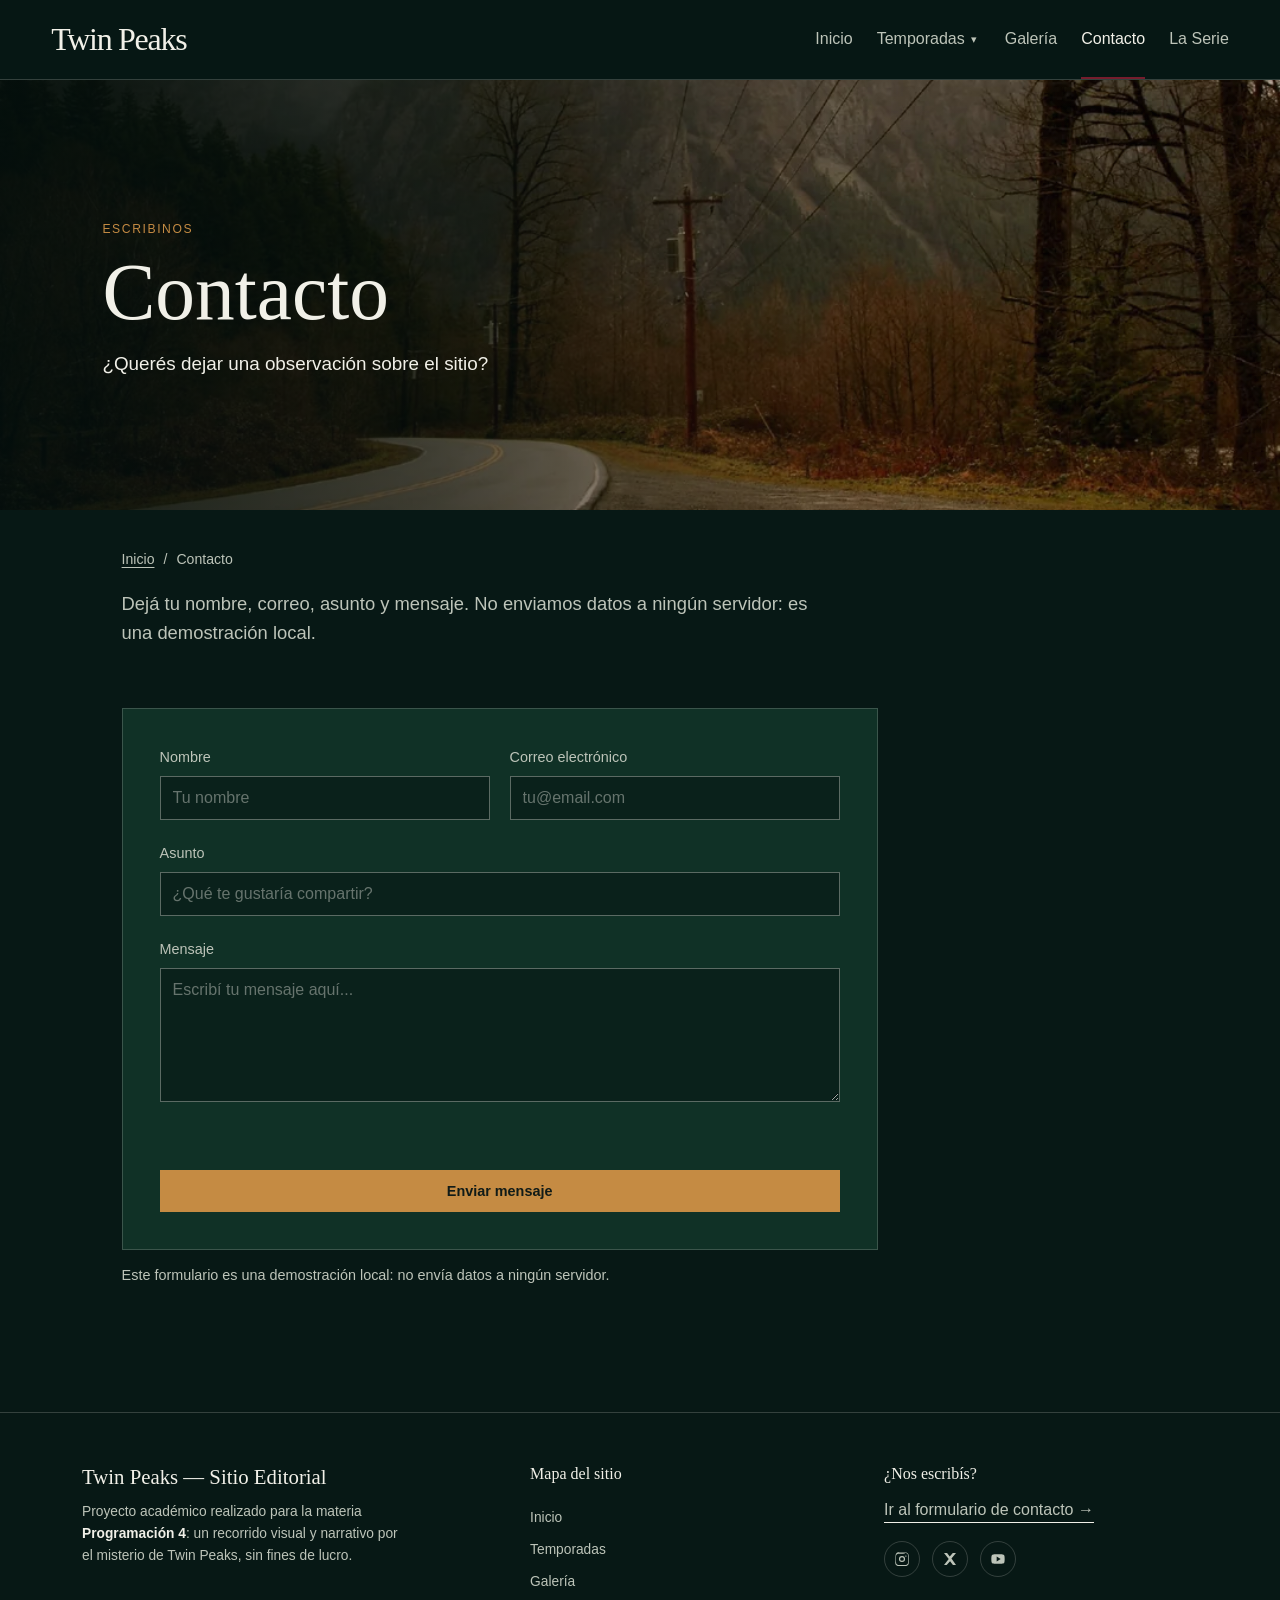
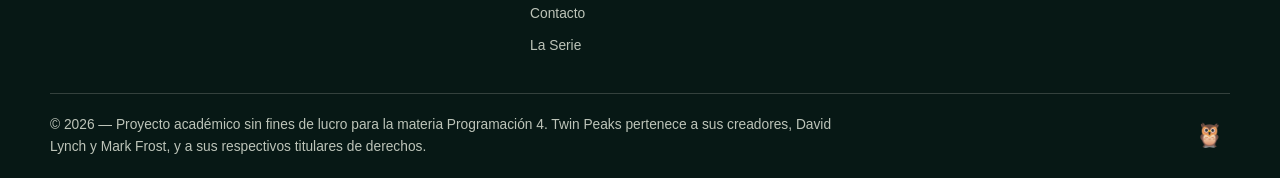
==== contacto.html @ b80cd23e "Initial commit: Twin Peaks site iteración 1 - menú desplegable, nuevas páginas de temporadas y La Se" ====
<!doctype html>
<html lang="es">
<head>
  <meta charset="utf-8"><meta name="viewport" content="width=device-width, initial-scale=1">
  <title>Twin Peaks — Contacto</title><meta name="description" content="Dejá un mensaje u observación sobre este sitio de Twin Peaks.">
  <link rel="stylesheet" href="css/styles.css">
</head>
<body>
  <header class="site-header"><a class="brand" href="index.html">Twin Peaks</a><nav aria-label="Navegación principal">
    <a href="index.html">Inicio</a>
    <div class="nav-item has-submenu"><a href="temporadas.html">Temporadas</a><button class="nav-toggle" type="button" aria-expanded="false" aria-label="Mostrar submenú de Temporadas"><span class="nav-caret" aria-hidden="true">▾</span></button>
      <ul class="nav-submenu"><li><a href="temporada-1.html">Temporada 1</a></li><li><a href="temporada-2.html">Temporada 2</a></li><li><a href="temporada-3.html">Temporada 3: El Retorno</a></li></ul>
    </div>
    <a href="galeria.html">Galería</a><a href="contacto.html" class="active" aria-current="page">Contacto</a><a href="sobre-la-serie.html">La Serie</a>
  </nav></header>
  <main>
    <section class="hero hero-page" style="background:url(assets/images/locaciones/road.webp) center/cover no-repeat;"><div class="hero-shade"></div><div class="hero-content"><p class="eyebrow">Escribinos</p><h1>Contacto</h1><p>¿Querés dejar una observación sobre el sitio?</p></div></section>

    <section class="wrap page contact">
      <nav class="breadcrumb" aria-label="Migas de pan"><a href="index.html">Inicio</a><span>/</span><span aria-current="page">Contacto</span></nav>
      <h2 style="display:none">Formulario de contacto</h2>
      <p class="lead">Dejá tu nombre, correo, asunto y mensaje. No enviamos datos a ningún servidor: es una demostración local.</p>
      <form id="contact-form" novalidate>
        <div class="form-row">
          <label>Nombre<input name="name" placeholder="Tu nombre" required autocomplete="name"></label>
          <label>Correo electrónico<input name="email" type="email" placeholder="tu@email.com" required autocomplete="email"></label>
        </div>
        <label>Asunto<input name="subject" placeholder="¿Qué te gustaría compartir?" required></label>
        <label>Mensaje<textarea name="message" rows="6" placeholder="Escribí tu mensaje aquí..." required></textarea></label>
        <p class="form-status" role="status" aria-live="polite"></p>
        <button class="button" type="submit">Enviar mensaje</button>
      </form>
      <p class="contact-note">Este formulario es una demostración local: no envía datos a ningún servidor.</p>
    </section>
  </main>
  <footer class="site-footer">
    <div class="wrap footer-grid">
      <div class="footer-about"><p class="footer-title">Twin Peaks — Sitio Editorial</p><p>Proyecto académico realizado para la materia <strong>Programación 4</strong>: un recorrido visual y narrativo por el misterio de Twin Peaks, sin fines de lucro.</p></div>
      <nav class="footer-sitemap" aria-label="Mapa del sitio"><p class="footer-heading">Mapa del sitio</p><a href="index.html">Inicio</a><a href="temporadas.html">Temporadas</a><a href="galeria.html">Galería</a><a href="contacto.html">Contacto</a><a href="sobre-la-serie.html">La Serie</a></nav>
      <div class="footer-contact"><p class="footer-heading">¿Nos escribís?</p><a class="text-link" href="contacto.html">Ir al formulario de contacto <span aria-hidden="true">→</span></a><div class="social-icons">
        <a href="#" class="social-icon" aria-label="Instagram"><svg viewBox="0 0 24 24"><path d="M12 2.2c3.2 0 3.58.01 4.85.07 1.17.06 1.97.24 2.43.42.6.24 1.03.52 1.48.97.45.45.73.88.97 1.48.18.46.36 1.26.42 2.43.06 1.27.07 1.65.07 4.85s-.01 3.58-.07 4.85c-.06 1.17-.24 1.97-.42 2.43-.24.6-.52 1.03-.97 1.48-.45.45-.88.73-1.48.97-.46.18-1.26.36-2.43.42-1.27.06-1.65.07-4.85.07s-3.58-.01-4.85-.07c-1.17-.06-1.97-.24-2.43-.42-.6-.24-1.03-.52-1.48-.97-.45-.45-.73-.88-.97-1.48-.18-.46-.36-1.26-.42-2.43C2.21 15.58 2.2 15.2 2.2 12s.01-3.58.07-4.85c.06-1.17.24-1.97.42-2.43.24-.6.52-1.03.97-1.48.45-.45.88-.73 1.48-.97.46-.18 1.26-.36 2.43-.42C8.42 2.21 8.8 2.2 12 2.2zm0 1.8c-3.14 0-3.5.01-4.74.07-1.02.05-1.57.21-1.94.36-.49.19-.84.42-1.2.79-.37.36-.6.71-.79 1.2-.15.37-.31.92-.36 1.94C3.01 8.5 3 8.86 3 12s.01 3.5.07 4.74c.05 1.02.21 1.57.36 1.94.19.49.42.84.79 1.2.36.37.71.6 1.2.79.37.15.92.31 1.94.36 1.24.06 1.6.07 4.74.07s3.5-.01 4.74-.07c1.02-.05 1.57-.21 1.94-.36.49-.19.84-.42 1.2-.79.37-.36.6-.71.79-1.2.15-.37.31-.92.36-1.94.06-1.24.07-1.6.07-4.74s-.01-3.5-.07-4.74c-.05-1.02-.21-1.57-.36-1.94-.19-.49-.42-.84-.79-1.2-.36-.37-.71-.6-1.2-.79-.37-.15-.92-.31-1.94-.36C15.5 4.01 15.14 4 12 4zm0 3.4a4.6 4.6 0 110 9.2 4.6 4.6 0 010-9.2zm0 1.8a2.8 2.8 0 100 5.6 2.8 2.8 0 000-5.6zm5.85-2.6a1.08 1.08 0 110 2.16 1.08 1.08 0 010-2.16z"/></svg></a>
        <a href="#" class="social-icon" aria-label="X"><svg viewBox="0 0 24 24"><path d="M3 3h4.6l4 5.4L16.2 3H21l-6.8 8.4L21 21h-4.6l-4.3-5.8L7 21H3l7.1-8.9L3 3z"/></svg></a>
        <a href="#" class="social-icon" aria-label="YouTube"><svg viewBox="0 0 24 24"><path d="M22 12s0-3.2-.4-4.7a3 3 0 00-2.1-2.1C17.9 4.8 12 4.8 12 4.8s-5.9 0-7.5.4A3 3 0 002.4 7.3C2 8.8 2 12 2 12s0 3.2.4 4.7a3 3 0 002.1 2.1c1.6.4 7.5.4 7.5.4s5.9 0 7.5-.4a3 3 0 002.1-2.1C22 15.2 22 12 22 12zm-12 3.6V8.4l6 3.6-6 3.6z"/></svg></a>
      </div></div>
    </div>
    <div class="wrap footer-bottom"><p>© 2026 — Proyecto académico sin fines de lucro para la materia Programación 4. Twin Peaks pertenece a sus creadores, David Lynch y Mark Frost, y a sus respectivos titulares de derechos.</p><button class="owl-button" type="button" aria-label="Activar una señal oculta">🦉</button></div>
  </footer>
  <div class="owl-message" role="status" aria-live="polite"></div>
  <button class="totop-button" type="button" aria-label="Volver arriba">🌲</button>
  <script src="js/main.js"></script>
</body></html>
---- css/styles.css ----
:root{--night:#071815;--pine:#103126;--mist:#f1f0e8;--muted:#bdc4b9;--cherry:#761d2d;--amber:#c58b43;--line:rgba(241,240,232,.19);--serif:Georgia,'Times New Roman',serif;--sans:Arial,Helvetica,sans-serif}
*{box-sizing:border-box}
html{scroll-behavior:smooth}
body{margin:0;background:var(--night);color:var(--mist);font:16px/1.6 var(--sans)}
body.red-room{--night:#160d12;--pine:#31121d;background:#160d12}
a{color:inherit;text-decoration:none}
img{display:block;width:100%;object-fit:cover}
strong{color:var(--mist);font-weight:700}

/* header + nav + dropdown */
.site-header{height:80px;padding:0 max(4vw,32px);display:flex;align-items:center;justify-content:space-between;border-bottom:1px solid var(--line);background:rgba(7,24,21,.94);position:sticky;top:0;z-index:15}
.brand,h1,h2,h3{font-family:var(--serif);font-weight:400}
.brand{font-size:2rem;letter-spacing:-.04em}
.site-header nav{display:flex;gap:24px;height:100%;align-items:center}
.site-header nav>a{height:100%;display:flex;align-items:center;color:var(--muted);border-bottom:2px solid transparent}
.site-header nav>a:hover,.site-header nav>a.active{color:var(--mist);border-color:var(--cherry)}
.nav-item{position:relative;height:100%;display:flex;align-items:center}
.nav-item>a{height:100%;display:flex;align-items:center;color:var(--muted);border-bottom:2px solid transparent}
.nav-item>a:hover,.nav-item>a.active{color:var(--mist);border-color:var(--cherry)}
.nav-toggle{border:0;background:transparent;color:var(--muted);cursor:pointer;height:100%;display:flex;align-items:center;padding:0 4px;font:inherit}
.nav-toggle:hover{color:var(--mist)}
.nav-caret{display:inline-block;margin-left:2px;font-size:.7rem;transition:transform .25s}
.nav-toggle[aria-expanded="true"] .nav-caret{transform:rotate(180deg)}
.nav-submenu{position:absolute;top:100%;left:0;min-width:230px;background:var(--pine);border:1px solid var(--line);border-top:2px solid var(--cherry);padding:8px;display:none;flex-direction:column;gap:2px;z-index:5;box-shadow:0 18px 40px rgba(0,0,0,.45)}
.nav-toggle[aria-expanded="true"]+.nav-submenu{display:flex}
.nav-submenu a{padding:10px 12px;color:var(--muted);display:block}
.nav-submenu a:hover,.nav-submenu a.active{background:rgba(241,240,232,.06);color:var(--mist)}
a:focus-visible,button:focus-visible,input:focus-visible,textarea:focus-visible{outline:2px solid var(--amber);outline-offset:4px}

/* hero */
.hero{height:650px;position:relative;isolation:isolate}
.hero-page{height:430px}
.hero>img,.hero-shade{position:absolute;inset:0;width:100%;height:100%}
.hero>img{object-position:center}
.hero-shade{background:linear-gradient(90deg,rgba(3,15,13,.88) 0%,rgba(3,15,13,.64) 34%,rgba(3,15,13,.12) 70%);z-index:1}
.hero-content{position:absolute;z-index:2;left:max(8vw,60px);top:50%;max-width:510px;transform:translateY(-48%)}
.eyebrow,.year{color:var(--amber);font-size:.76rem;letter-spacing:.13em;text-transform:uppercase}
.hero h1{font-size:clamp(4.8rem,9vw,8rem);line-height:.88;margin:20px 0 28px}
.hero-page h1{font-size:clamp(3.1rem,6.2vw,5.2rem);margin:18px 0 22px}
.hero p:not(.eyebrow){font-size:1.18rem;max-width:460px;margin:0 0 10px}
.actions{display:flex;gap:14px;margin-top:34px}
.button{border:1px solid var(--amber);background:var(--amber);padding:12px 20px;color:#111b17;font:600 .9rem var(--sans);cursor:pointer;transition:.2s}
.button:hover{background:#dfa55c;transform:translateY(-1px)}
.button-quiet{background:transparent;color:var(--mist);border-color:rgba(241,240,232,.55)}
.button-quiet:hover{background:rgba(241,240,232,.08)}

.wrap{max-width:1180px;margin:auto;padding-left:32px;padding-right:32px}

/* generic scroll-reveal */
.reveal{opacity:0;transform:translateY(24px);transition:opacity .6s ease,transform .6s ease}
.reveal.reveal-visible{opacity:1;transform:none}

.intro{padding-top:100px;padding-bottom:95px}
.intro h2,.section-heading h2,.lynch h2,.closing h2{font-size:3rem;line-height:1.15;margin:0 0 30px}
.split-copy{max-width:940px;display:grid;grid-template-columns:1fr 1fr;gap:75px;font-size:1.08rem}
.split-copy p{margin:0 0 18px}
.section-heading{display:flex;justify-content:space-between;align-items:end;margin-bottom:38px}
.section-heading p{color:var(--muted);margin:0}

.people{padding-bottom:110px}
.portrait-grid{display:grid;grid-template-columns:repeat(3,1fr);gap:40px 24px}
.portrait img{height:315px;filter:saturate(.68) brightness(.94);transition:filter .35s ease,transform .35s ease}
.portrait:hover img{filter:saturate(1.5) brightness(1.12);transform:scale(1.06)}
h3{font-size:1.55rem;margin:14px 0 2px}
.portrait p,.place-grid p{color:var(--muted);margin:0}

.places{padding:95px 0;background:var(--pine)}
.place-grid{display:grid;grid-template-columns:repeat(4,1fr);gap:22px}
.place-grid img{height:240px}
.map-block{display:grid;grid-template-columns:1.3fr 1fr;gap:40px;margin-top:56px;align-items:start}
.map-block iframe{width:100%;height:340px;border:1px solid var(--line)}
.map-copy p{margin:0 0 16px;color:var(--mist)}

.lynch{padding-top:95px;padding-bottom:95px;max-width:900px;margin-left:max(7vw,0px)}
.lynch p{font-size:1.16rem;margin:0 0 16px}
.lynch .text-link{display:inline-block;margin-top:6px}

.closing{padding:80px 0;background:var(--cherry)}
.closing h2{margin-bottom:16px}
.text-link{border-bottom:1px solid var(--mist);font-size:1.1rem}

/* footer */
.site-footer{border-top:1px solid var(--line);color:var(--muted);font-size:.86rem;padding-top:52px}
.footer-grid{display:grid;grid-template-columns:1.3fr 1fr 1fr;gap:40px;padding-bottom:36px}
.footer-heading{color:var(--mist);font:400 1rem var(--serif);margin:0 0 14px}
.footer-title{color:var(--mist);font:400 1.3rem var(--serif);margin:0 0 12px}
.footer-about p:last-child{margin:0;max-width:320px}
.footer-sitemap{display:flex;flex-direction:column;gap:10px}
.footer-sitemap a:hover{color:var(--mist)}
.footer-contact .text-link{display:inline-block;margin-bottom:18px;font-size:1rem}
.social-icons{display:flex;gap:12px}
.social-icon{width:36px;height:36px;border:1px solid var(--line);border-radius:50%;display:flex;align-items:center;justify-content:center;color:var(--muted)}
.social-icon:hover{color:var(--mist);border-color:var(--amber)}
.social-icon svg{width:16px;height:16px;fill:currentColor}
.footer-bottom{display:flex;align-items:center;justify-content:space-between;gap:20px;border-top:1px solid var(--line);padding:20px 0}
.footer-bottom p{margin:0;max-width:820px}
.owl-button{border:0;background:transparent;color:var(--mist);font-size:1.45rem;cursor:pointer}
.owl-message{position:fixed;z-index:12;left:50%;bottom:28px;transform:translate(-50%,100px);opacity:0;background:var(--cherry);padding:12px 19px;transition:.4s;box-shadow:0 10px 30px #000}
.owl-message.visible{transform:translate(-50%,0);opacity:1}
.totop-button{position:fixed;z-index:12;right:28px;bottom:28px;width:52px;height:52px;border-radius:50%;border:1px solid var(--line);background:var(--pine);color:var(--mist);font-size:1.3rem;cursor:pointer;opacity:0;transform:translateY(12px);pointer-events:none;transition:.3s;box-shadow:0 10px 24px rgba(0,0,0,.4)}
.totop-button.visible{opacity:1;transform:none;pointer-events:auto}
.totop-button:hover{border-color:var(--amber)}

/* subpages */
.page{padding-top:38px;padding-bottom:110px}
.breadcrumb{display:flex;gap:9px;color:var(--muted);font-size:.88rem;margin-bottom:6px}
.breadcrumb a{text-decoration:underline;text-underline-offset:3px}
.lead{max-width:690px;font-size:1.15rem;color:var(--muted);margin-bottom:60px}

.table-scroll{overflow-x:auto;margin-bottom:70px}
.season-table{width:100%;border-collapse:collapse}
.season-table caption{text-align:left;color:var(--muted);margin-bottom:14px;font-size:.9rem}
.season-table th,.season-table td{border-bottom:1px solid var(--line);padding:14px 16px;text-align:left;white-space:nowrap}
.season-table th{color:var(--amber);font:600 .78rem var(--sans);text-transform:uppercase;letter-spacing:.08em}
.season-table td{font-size:1rem}

.season{display:grid;grid-template-columns:1.2fr 1fr;gap:68px;align-items:center;padding:58px 0;border-top:1px solid var(--line)}
.season>img{height:475px}
.season-one>img{height:570px}
.season h2{font-size:3rem;line-height:1.12;margin:6px 0 22px}
.season p{margin:0 0 16px}
.season dl{display:flex;gap:42px;margin:30px 0 0}
.season dt{color:var(--amber);font-size:.75rem;text-transform:uppercase;letter-spacing:.1em}
.season dd{margin:2px 0 0}
.season .text-link{display:inline-block;margin-top:16px}
.season-return{position:relative;background:linear-gradient(90deg,rgba(118,29,45,.3),transparent);padding:68px 38px;margin:35px -38px 0;overflow:hidden}
.season-return img{transition:filter 2s}
.season-return.awakened img{filter:brightness(.56)}
.return-whisper{position:absolute;bottom:36px;right:50px;margin:0;color:var(--mist);font:italic 1.35rem var(--serif);opacity:0;transition:opacity 2.4s}
.season-return.awakened .return-whisper{opacity:.92}

.season-nav{display:flex;justify-content:space-between;align-items:center;gap:20px;margin-bottom:28px}
.episode-list{list-style:none;margin:0 0 60px;padding:0;display:grid;gap:0}
.episode-list li{padding:24px 0;border-top:1px solid var(--line)}
.episode-list h3{margin:0 0 8px;font-size:1.35rem}
.episode-list .ep-number{color:var(--amber);font-size:.78rem;letter-spacing:.1em;text-transform:uppercase;display:block;margin-bottom:6px}
.episode-list p{margin:0;color:var(--muted);max-width:760px}

.production-grid{display:grid;grid-template-columns:1fr 1fr;gap:40px;margin-bottom:24px}
.production-grid p{margin:0 0 16px}
.fact-list{display:grid;gap:16px;padding:0;margin:0 0 60px;list-style:none}
.fact-list li{padding:18px 20px;background:var(--pine);border:1px solid var(--line)}
.fact-list strong{display:block;color:var(--amber);font-size:.78rem;text-transform:uppercase;letter-spacing:.08em;margin-bottom:6px}

/* gallery */
.filters{display:flex;gap:10px;margin:-24px 0 37px;flex-wrap:wrap}
.filter{background:transparent;border:1px solid var(--line);color:var(--mist);padding:8px 14px;cursor:pointer;transition:.2s}
.filter.active,.filter:hover{background:var(--cherry);border-color:var(--cherry)}
.gallery-grid{display:grid;grid-template-columns:repeat(4,1fr);grid-auto-rows:190px;grid-auto-flow:dense;gap:15px}
.gallery-item{position:relative;border:0;padding:0;overflow:hidden;background:linear-gradient(100deg,#0d2822 0%,#1a4235 30%,#0d2822 60%);background-size:250% 100%;animation:shimmer 1.6s infinite linear;cursor:pointer}
.gallery-item.loaded{animation:none;background:#000}
.gallery-item img{height:100%;opacity:0;transition:transform .4s,opacity .3s}
.gallery-item.loaded img{opacity:1}
.gallery-item:hover img{transform:scale(1.05)}
.gallery-item.loaded:hover img{opacity:.82}
.gallery-item.wide{grid-column:span 2}
.gallery-item.tall{grid-row:span 2}
.gallery-item.hidden{display:none}
@keyframes shimmer{0%{background-position:200% 0}100%{background-position:-50% 0}}

.modal{position:fixed;z-index:20;inset:0;background:rgba(0,0,0,.89);display:none;align-items:center;justify-content:center;padding:50px}
.modal.open{display:flex}
.modal figure{margin:0;max-width:min(1000px,90vw);max-height:90vh;position:relative}
.modal img{max-height:76vh;width:auto;max-width:100%;object-fit:contain}
.modal figcaption{padding:13px 3px;color:var(--mist);display:flex;justify-content:space-between;gap:20px}
.modal-counter{color:var(--muted);font-size:.85rem;white-space:nowrap}
.modal-close{position:absolute;right:28px;top:18px;border:0;background:transparent;color:white;font-size:2.8rem;cursor:pointer}
.modal-prev,.modal-next{position:absolute;top:50%;transform:translateY(-50%);border:0;background:rgba(0,0,0,.4);color:white;font-size:2.4rem;width:56px;height:56px;border-radius:50%;cursor:pointer}
.modal-prev{left:-70px}
.modal-next{right:-70px}
.modal-prev:hover,.modal-next:hover{background:rgba(241,240,232,.18)}

.contact{max-width:820px;margin-left:max(7vw,0px)}
form{display:grid;gap:22px;padding:37px;background:var(--pine);border:1px solid var(--line)}
label{display:grid;gap:7px;font-size:.9rem;color:var(--muted)}
input,textarea{width:100%;border:1px solid rgba(241,240,232,.35);background:#0a211b;color:var(--mist);padding:12px;font:1rem var(--sans)}
input::placeholder,textarea::placeholder{color:rgba(241,240,232,.4)}
.form-row{display:grid;grid-template-columns:1fr 1fr;gap:20px}
.field-error{color:#ffc1c8;margin:0;font-size:.86rem}
.form-status{min-height:1.5em;margin:0;color:#ffe0a8}
.contact-note{color:var(--muted);font-size:.9rem}

@media(max-width:760px){
  .site-header{padding:0 20px}
  .site-header nav{gap:12px}
  .nav-submenu{min-width:200px;left:auto;right:0}
  .hero-content{left:24px;max-width:82vw}
  .hero-page{height:340px}
  .actions{flex-wrap:wrap}
  .split-copy{grid-template-columns:1fr;gap:30px}
  .portrait-grid{grid-template-columns:repeat(2,1fr)}
  .place-grid{grid-template-columns:repeat(2,1fr)}
  .map-block{grid-template-columns:1fr}
  .season{grid-template-columns:1fr;gap:25px}
  .season>img,.season-one>img{height:280px}
  .season-return{padding:38px 20px;margin:35px -20px 0}
  .production-grid{grid-template-columns:1fr}
  .gallery-grid{grid-template-columns:repeat(2,1fr)}
  .modal{padding:20px}
  .modal-prev,.modal-next{width:42px;height:42px;font-size:1.8rem}
  .modal-prev{left:6px}
  .modal-next{right:6px}
  .form-row{grid-template-columns:1fr}
  .footer-grid{grid-template-columns:1fr;gap:30px}
  .footer-bottom{flex-direction:column;align-items:flex-start;gap:14px}
}
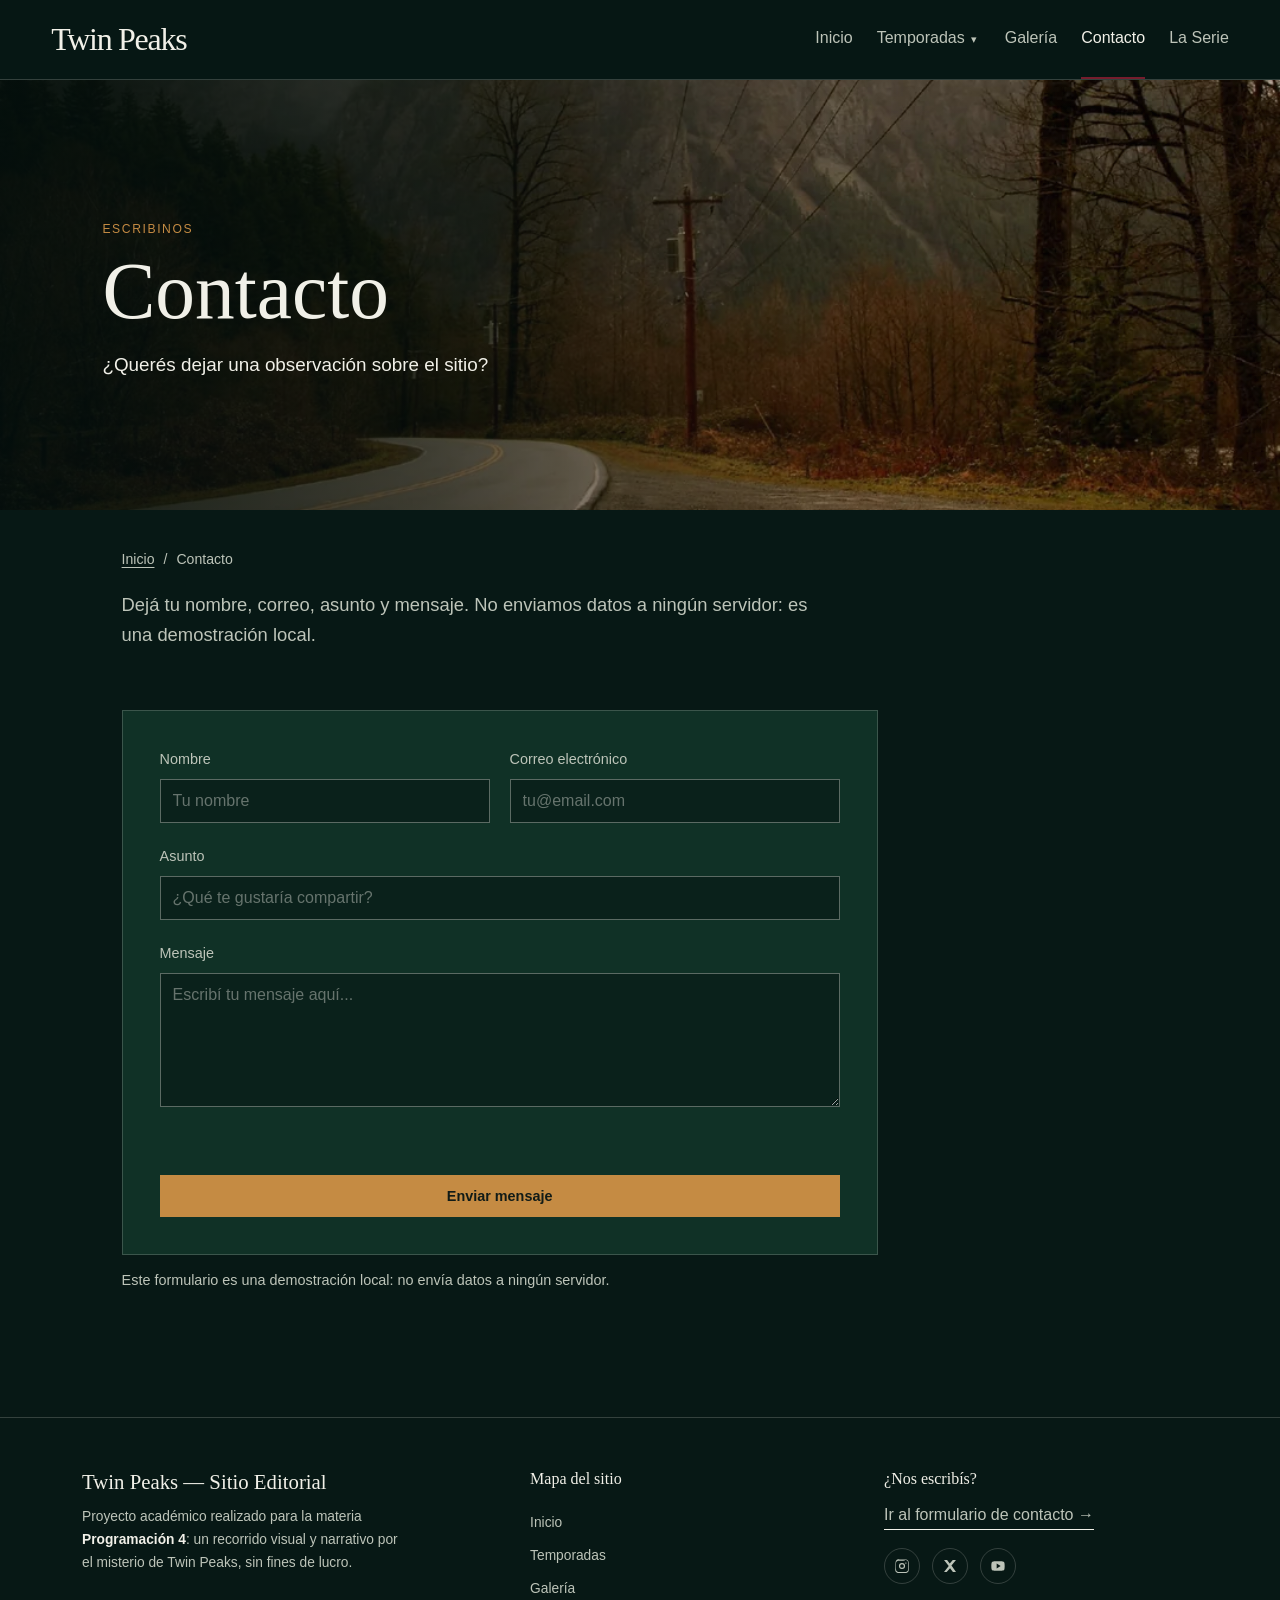
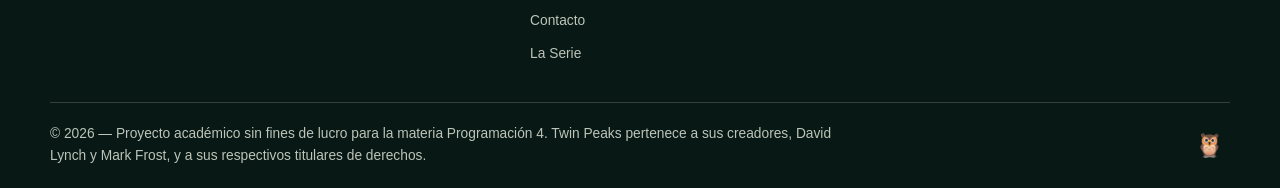
==== commit b20f1a17: "Iteracion 2 completa: temporada-1/2/3 con episodios, nav actualizado" ====
--- a/contacto.html
+++ b/contacto.html
@@ -9,7 +9,7 @@
   <header class="site-header"><a class="brand" href="index.html">Twin Peaks</a><nav aria-label="Navegación principal">
     <a href="index.html">Inicio</a>
     <div class="nav-item has-submenu"><a href="temporadas.html">Temporadas</a><button class="nav-toggle" type="button" aria-expanded="false" aria-label="Mostrar submenú de Temporadas"><span class="nav-caret" aria-hidden="true">▾</span></button>
-      <ul class="nav-submenu"><li><a href="temporada-1.html">Temporada 1</a></li><li><a href="temporada-2.html">Temporada 2</a></li><li><a href="temporada-3.html">Temporada 3: El Retorno</a></li></ul>
+      <ul class="nav-submenu"><li><a href="temporada-1.html">Temporada 1</a></li><li><a href="temporada-2.html">Temporada 2</a></li><li><a href="temporada-3.html">Temporada 3</a></li></ul>
     </div>
     <a href="galeria.html">Galería</a><a href="contacto.html" class="active" aria-current="page">Contacto</a><a href="sobre-la-serie.html">La Serie</a>
   </nav></header>
--- a/css/styles.css
+++ b/css/styles.css
@@ -1,7 +1,8 @@
 :root{--night:#071815;--pine:#103126;--mist:#f1f0e8;--muted:#bdc4b9;--cherry:#761d2d;--amber:#c58b43;--line:rgba(241,240,232,.19);--serif:Georgia,'Times New Roman',serif;--sans:Arial,Helvetica,sans-serif}
 *{box-sizing:border-box}
 html{scroll-behavior:smooth}
-body{margin:0;background:var(--night);color:var(--mist);font:16px/1.6 var(--sans)}
+body{margin:0;background:var(--night);color:var(--mist);font:16px/1.65 var(--sans)}
+@media(prefers-reduced-motion:reduce){*{animation-duration:.01ms!important;animation-iteration-count:1!important;transition-duration:.01ms!important}}
 body.red-room{--night:#160d12;--pine:#31121d;background:#160d12}
 a{color:inherit;text-decoration:none}
 img{display:block;width:100%;object-fit:cover}
@@ -99,6 +100,20 @@
 .owl-message.visible{transform:translate(-50%,0);opacity:1}
 .totop-button{position:fixed;z-index:12;right:28px;bottom:28px;width:52px;height:52px;border-radius:50%;border:1px solid var(--line);background:var(--pine);color:var(--mist);font-size:1.3rem;cursor:pointer;opacity:0;transform:translateY(12px);pointer-events:none;transition:.3s;box-shadow:0 10px 24px rgba(0,0,0,.4)}
 .totop-button.visible{opacity:1;transform:none;pointer-events:auto}
+
+/* Easter eggs */
+.red-room-overlay{position:fixed;z-index:25;inset:0;background:var(--cherry);display:none;align-items:center;justify-content:center;opacity:0}
+.red-room-overlay.active{display:flex;animation:fadeInRedRoom .6s ease forwards}
+.red-room-overlay-content{position:relative;text-align:center;z-index:2}
+.red-room-overlay h2{font-size:4rem;margin:0;color:var(--mist);font-style:italic;animation:glitchIn .8s ease .3s forwards;opacity:0}
+.red-room-overlay::before{content:'';position:absolute;inset:0;background-image:repeating-linear-gradient(0deg,rgba(255,255,255,.03) 0,rgba(255,255,255,.03) 1px,transparent 1px,transparent 8px);z-index:1}
+.hidden-owl{cursor:pointer;transition:filter .25s}
+.hidden-owl:hover{filter:brightness(1.2)}
+.hidden-owl.blink{animation:owlBlink .6s ease}
+@keyframes fadeInRedRoom{from{opacity:0}to{opacity:1}}
+@keyframes glitchIn{0%{opacity:0;transform:translate(-4px,0)}50%{opacity:.8;transform:translate(2px,0)}100%{opacity:1;transform:none}}
+@keyframes owlBlink{0%,100%{opacity:1}50%{opacity:.3}}
+.totop-button.visible{opacity:1;transform:none;pointer-events:auto}
 .totop-button:hover{border-color:var(--amber)}
 
 /* subpages */
@@ -146,15 +161,13 @@
 .filters{display:flex;gap:10px;margin:-24px 0 37px;flex-wrap:wrap}
 .filter{background:transparent;border:1px solid var(--line);color:var(--mist);padding:8px 14px;cursor:pointer;transition:.2s}
 .filter.active,.filter:hover{background:var(--cherry);border-color:var(--cherry)}
-.gallery-grid{display:grid;grid-template-columns:repeat(4,1fr);grid-auto-rows:190px;grid-auto-flow:dense;gap:15px}
-.gallery-item{position:relative;border:0;padding:0;overflow:hidden;background:linear-gradient(100deg,#0d2822 0%,#1a4235 30%,#0d2822 60%);background-size:250% 100%;animation:shimmer 1.6s infinite linear;cursor:pointer}
+.gallery-grid{display:grid;grid-template-columns:repeat(4,1fr);gap:15px}
+.gallery-item{position:relative;border:0;padding:0;overflow:hidden;background:linear-gradient(100deg,#0d2822 0%,#1a4235 30%,#0d2822 60%);background-size:250% 100%;animation:shimmer 1.6s infinite linear;cursor:pointer;aspect-ratio:1/1}
 .gallery-item.loaded{animation:none;background:#000}
-.gallery-item img{height:100%;opacity:0;transition:transform .4s,opacity .3s}
+.gallery-item img{width:100%;height:100%;object-fit:cover;opacity:0;transition:transform .4s,opacity .3s;display:block}
 .gallery-item.loaded img{opacity:1}
 .gallery-item:hover img{transform:scale(1.05)}
 .gallery-item.loaded:hover img{opacity:.82}
-.gallery-item.wide{grid-column:span 2}
-.gallery-item.tall{grid-row:span 2}
 .gallery-item.hidden{display:none}
 @keyframes shimmer{0%{background-position:200% 0}100%{background-position:-50% 0}}
 
@@ -195,7 +208,7 @@
   .season>img,.season-one>img{height:280px}
   .season-return{padding:38px 20px;margin:35px -20px 0}
   .production-grid{grid-template-columns:1fr}
-  .gallery-grid{grid-template-columns:repeat(2,1fr)}
+  .gallery-grid{grid-template-columns:repeat(2,1fr);gap:10px}
   .modal{padding:20px}
   .modal-prev,.modal-next{width:42px;height:42px;font-size:1.8rem}
   .modal-prev{left:6px}
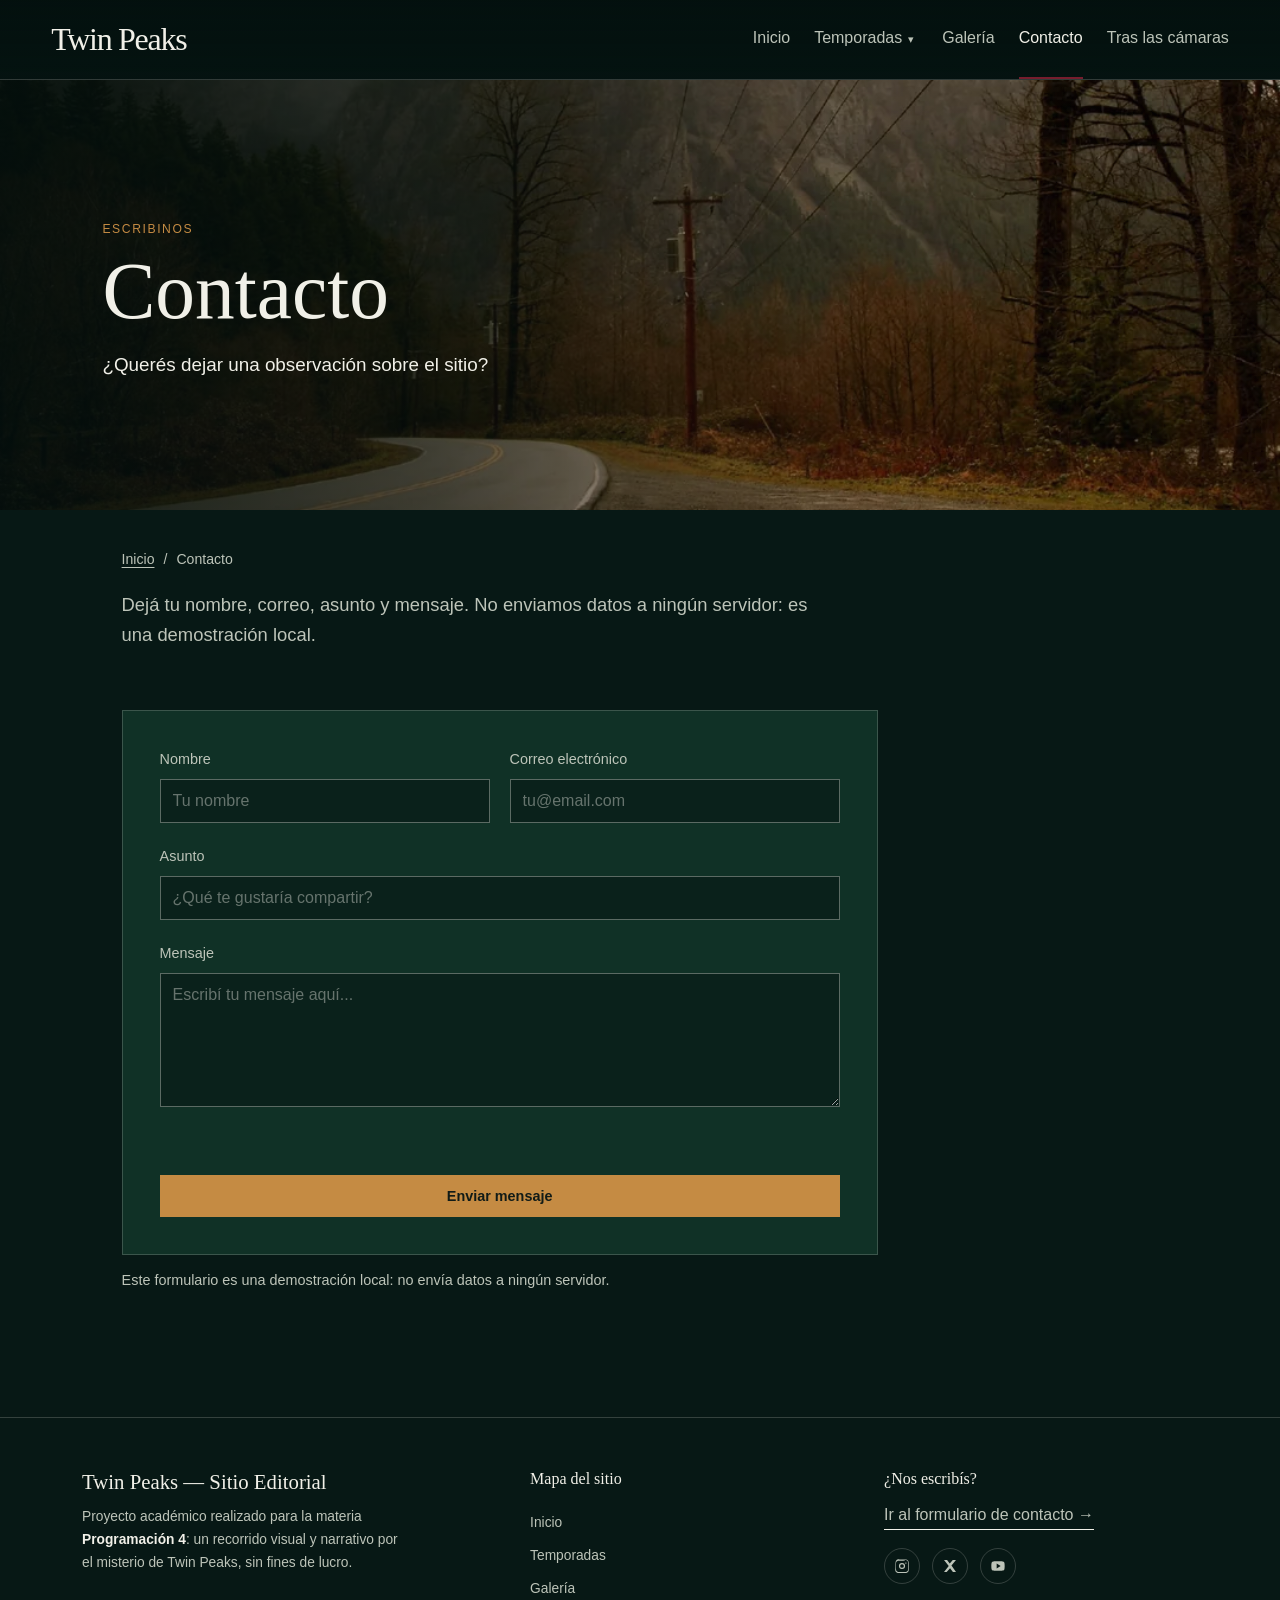
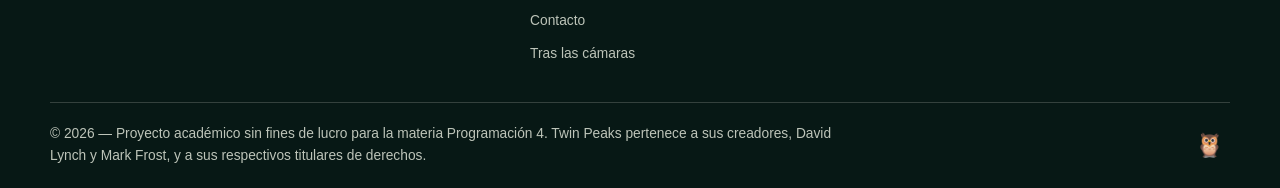
==== commit f4b3d3cf: "Iteracion 2b: nav hover dropdown, header transparente en home, rename Tras las camaras, sacar strong" ====
--- a/contacto.html
+++ b/contacto.html
@@ -11,7 +11,7 @@
     <div class="nav-item has-submenu"><a href="temporadas.html">Temporadas</a><button class="nav-toggle" type="button" aria-expanded="false" aria-label="Mostrar submenú de Temporadas"><span class="nav-caret" aria-hidden="true">▾</span></button>
       <ul class="nav-submenu"><li><a href="temporada-1.html">Temporada 1</a></li><li><a href="temporada-2.html">Temporada 2</a></li><li><a href="temporada-3.html">Temporada 3</a></li></ul>
     </div>
-    <a href="galeria.html">Galería</a><a href="contacto.html" class="active" aria-current="page">Contacto</a><a href="sobre-la-serie.html">La Serie</a>
+    <a href="galeria.html">Galería</a><a href="contacto.html" class="active" aria-current="page">Contacto</a><a href="sobre-la-serie.html">Tras las cámaras</a>
   </nav></header>
   <main>
     <section class="hero hero-page" style="background:url(assets/images/locaciones/road.webp) center/cover no-repeat;"><div class="hero-shade"></div><div class="hero-content"><p class="eyebrow">Escribinos</p><h1>Contacto</h1><p>¿Querés dejar una observación sobre el sitio?</p></div></section>
@@ -36,7 +36,7 @@
   <footer class="site-footer">
     <div class="wrap footer-grid">
       <div class="footer-about"><p class="footer-title">Twin Peaks — Sitio Editorial</p><p>Proyecto académico realizado para la materia <strong>Programación 4</strong>: un recorrido visual y narrativo por el misterio de Twin Peaks, sin fines de lucro.</p></div>
-      <nav class="footer-sitemap" aria-label="Mapa del sitio"><p class="footer-heading">Mapa del sitio</p><a href="index.html">Inicio</a><a href="temporadas.html">Temporadas</a><a href="galeria.html">Galería</a><a href="contacto.html">Contacto</a><a href="sobre-la-serie.html">La Serie</a></nav>
+      <nav class="footer-sitemap" aria-label="Mapa del sitio"><p class="footer-heading">Mapa del sitio</p><a href="index.html">Inicio</a><a href="temporadas.html">Temporadas</a><a href="galeria.html">Galería</a><a href="contacto.html">Contacto</a><a href="sobre-la-serie.html">Tras las cámaras</a></nav>
       <div class="footer-contact"><p class="footer-heading">¿Nos escribís?</p><a class="text-link" href="contacto.html">Ir al formulario de contacto <span aria-hidden="true">→</span></a><div class="social-icons">
         <a href="#" class="social-icon" aria-label="Instagram"><svg viewBox="0 0 24 24"><path d="M12 2.2c3.2 0 3.58.01 4.85.07 1.17.06 1.97.24 2.43.42.6.24 1.03.52 1.48.97.45.45.73.88.97 1.48.18.46.36 1.26.42 2.43.06 1.27.07 1.65.07 4.85s-.01 3.58-.07 4.85c-.06 1.17-.24 1.97-.42 2.43-.24.6-.52 1.03-.97 1.48-.45.45-.88.73-1.48.97-.46.18-1.26.36-2.43.42-1.27.06-1.65.07-4.85.07s-3.58-.01-4.85-.07c-1.17-.06-1.97-.24-2.43-.42-.6-.24-1.03-.52-1.48-.97-.45-.45-.73-.88-.97-1.48-.18-.46-.36-1.26-.42-2.43C2.21 15.58 2.2 15.2 2.2 12s.01-3.58.07-4.85c.06-1.17.24-1.97.42-2.43.24-.6.52-1.03.97-1.48.45-.45.88-.73 1.48-.97.46-.18 1.26-.36 2.43-.42C8.42 2.21 8.8 2.2 12 2.2zm0 1.8c-3.14 0-3.5.01-4.74.07-1.02.05-1.57.21-1.94.36-.49.19-.84.42-1.2.79-.37.36-.6.71-.79 1.2-.15.37-.31.92-.36 1.94C3.01 8.5 3 8.86 3 12s.01 3.5.07 4.74c.05 1.02.21 1.57.36 1.94.19.49.42.84.79 1.2.36.37.71.6 1.2.79.37.15.92.31 1.94.36 1.24.06 1.6.07 4.74.07s3.5-.01 4.74-.07c1.02-.05 1.57-.21 1.94-.36.49-.19.84-.42 1.2-.79.37-.36.6-.71.79-1.2.15-.37.31-.92.36-1.94.06-1.24.07-1.6.07-4.74s-.01-3.5-.07-4.74c-.05-1.02-.21-1.57-.36-1.94-.19-.49-.42-.84-.79-1.2-.36-.37-.71-.6-1.2-.79-.37-.15-.92-.31-1.94-.36C15.5 4.01 15.14 4 12 4zm0 3.4a4.6 4.6 0 110 9.2 4.6 4.6 0 010-9.2zm0 1.8a2.8 2.8 0 100 5.6 2.8 2.8 0 000-5.6zm5.85-2.6a1.08 1.08 0 110 2.16 1.08 1.08 0 010-2.16z"/></svg></a>
         <a href="#" class="social-icon" aria-label="X"><svg viewBox="0 0 24 24"><path d="M3 3h4.6l4 5.4L16.2 3H21l-6.8 8.4L21 21h-4.6l-4.3-5.8L7 21H3l7.1-8.9L3 3z"/></svg></a>
--- a/css/styles.css
+++ b/css/styles.css
@@ -9,7 +9,8 @@
 strong{color:var(--mist);font-weight:700}
 
 /* header + nav + dropdown */
-.site-header{height:80px;padding:0 max(4vw,32px);display:flex;align-items:center;justify-content:space-between;border-bottom:1px solid var(--line);background:rgba(7,24,21,.94);position:sticky;top:0;z-index:15}
+.site-header{height:80px;padding:0 max(4vw,32px);display:flex;align-items:center;justify-content:space-between;border-bottom:1px solid var(--line);background:linear-gradient(180deg,rgba(3,15,13,.82) 0%,rgba(3,15,13,.55) 100%);position:sticky;top:0;z-index:15}
+.home .hero{margin-top:-80px}
 .brand,h1,h2,h3{font-family:var(--serif);font-weight:400}
 .brand{font-size:2rem;letter-spacing:-.04em}
 .site-header nav{display:flex;gap:24px;height:100%;align-items:center}
@@ -22,8 +23,10 @@
 .nav-toggle:hover{color:var(--mist)}
 .nav-caret{display:inline-block;margin-left:2px;font-size:.7rem;transition:transform .25s}
 .nav-toggle[aria-expanded="true"] .nav-caret{transform:rotate(180deg)}
-.nav-submenu{position:absolute;top:100%;left:0;min-width:230px;background:var(--pine);border:1px solid var(--line);border-top:2px solid var(--cherry);padding:8px;display:none;flex-direction:column;gap:2px;z-index:5;box-shadow:0 18px 40px rgba(0,0,0,.45)}
-.nav-toggle[aria-expanded="true"]+.nav-submenu{display:flex}
+.nav-submenu{position:absolute;top:100%;left:0;min-width:230px;background:var(--pine);border:1px solid var(--line);border-top:2px solid var(--cherry);padding:8px;margin:0;list-style:none;display:none;flex-direction:column;gap:2px;z-index:5;box-shadow:0 18px 40px rgba(0,0,0,.45)}
+.nav-submenu li{list-style:none}
+.nav-item.has-submenu:hover .nav-submenu,.nav-toggle[aria-expanded="true"]+.nav-submenu{display:flex}
+.nav-item.has-submenu:hover .nav-caret{transform:rotate(180deg)}
 .nav-submenu a{padding:10px 12px;color:var(--muted);display:block}
 .nav-submenu a:hover,.nav-submenu a.active{background:rgba(241,240,232,.06);color:var(--mist)}
 a:focus-visible,button:focus-visible,input:focus-visible,textarea:focus-visible{outline:2px solid var(--amber);outline-offset:4px}
@@ -67,7 +70,8 @@
 
 .places{padding:95px 0;background:var(--pine)}
 .place-grid{display:grid;grid-template-columns:repeat(4,1fr);gap:22px}
-.place-grid img{height:240px}
+.place-grid img{height:240px;filter:saturate(.68) brightness(.94);transition:filter .35s ease,transform .35s ease}
+.place-grid article:hover img{filter:saturate(1.5) brightness(1.12);transform:scale(1.06)}
 .map-block{display:grid;grid-template-columns:1.3fr 1fr;gap:40px;margin-top:56px;align-items:start}
 .map-block iframe{width:100%;height:340px;border:1px solid var(--line)}
 .map-copy p{margin:0 0 16px;color:var(--mist)}
